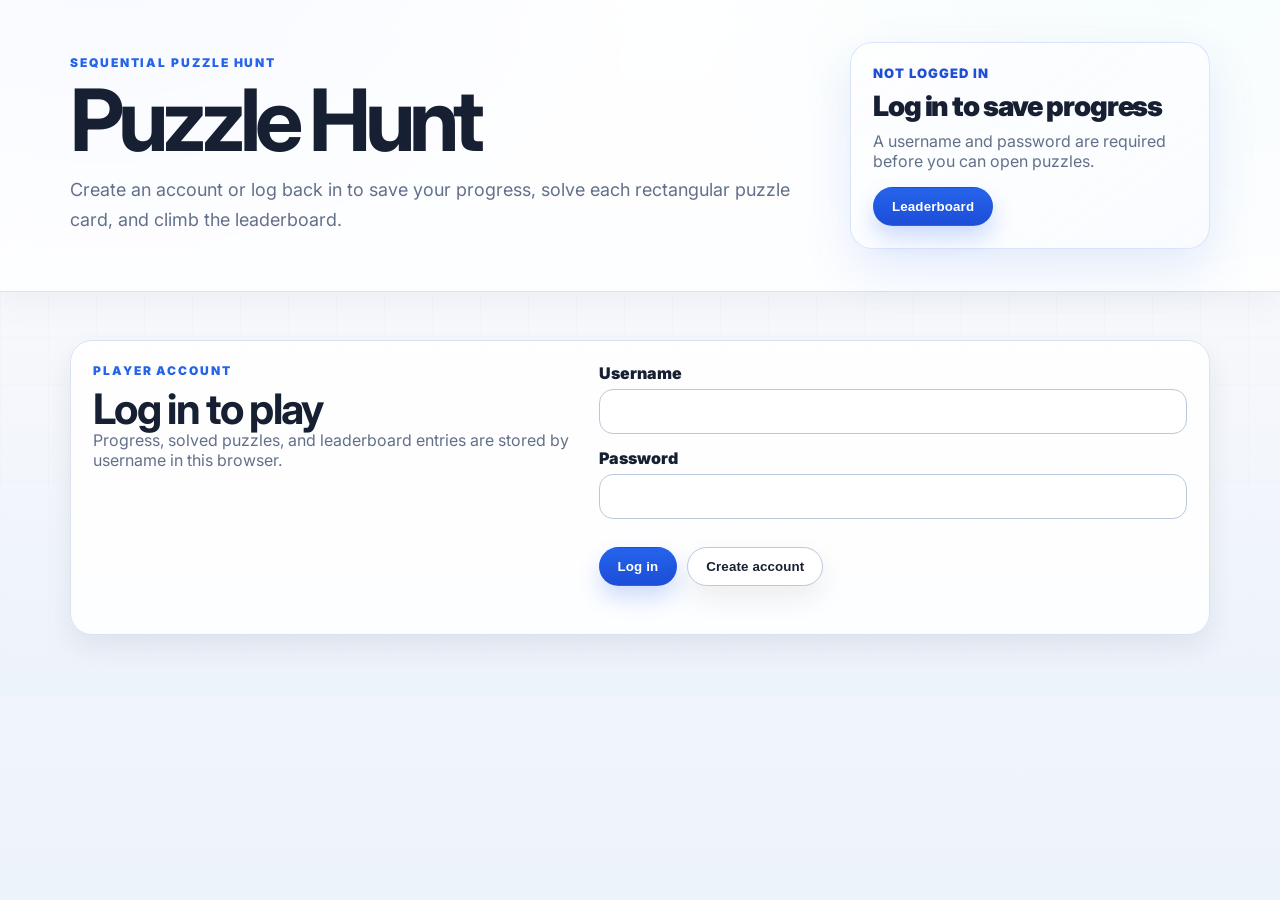
==== puzzles/introduction.html @ 10cf7f13 "Add required introduction puzzle" ====
<!doctype html>
<html lang="en">
<head>
  <meta charset="utf-8" />
  <meta name="viewport" content="width=device-width,initial-scale=1" />
  <title>Introduction</title>
  <link rel="stylesheet" href="../style.css" />
</head>
<body>
  <main class="container page-shell">
    <a class="button secondary" href="../index.html">← Back to Puzzle Board</a>

    <h1 class="page-title">Introduction</h1>
    <p class="page-subtitle">Please read the introductory document embedded below. You can also access the document <a href="https://docs.google.com/document/d/1UXJUg4vvoEn0Gw0qIQBzd4i0Pw66qvfPK3obaf2uxn8/preview?tab=t.0" target="_blank" rel="noopener">here</a>. Submit the answer from this page to unlock the puzzle board.</p>

    <div class="embed-wrap">
      <iframe
        class="doc-embed"
        src="https://docs.google.com/document/d/1UXJUg4vvoEn0Gw0qIQBzd4i0Pw66qvfPK3obaf2uxn8/preview?tab=t.0"
        loading="lazy"
        referrerpolicy="no-referrer"
      ></iframe>
    </div>

    <section class="answer-section">
      <label for="answer"><strong>Submit answer</strong></label><br />
      <input
        id="answer"
        class="input"
        placeholder="Type your answer..."
        autocomplete="off"
        spellcheck="false"
      />
      <div class="row">
        <button id="submitBtn">Submit</button>
      </div>
      <p class="muted no-hints-note">Hint requests are not available for the introduction.</p>
      <p id="feedback" class="feedback"></p>
    </section>
  </main>

  <script src="../app.js"></script>
  <script>
    const puzzleId = 0;

    window.PuzzleHunt.requireUnlocked(puzzleId);

    const answerEl = document.getElementById("answer");
    const submitBtn = document.getElementById("submitBtn");
    const feedbackEl = document.getElementById("feedback");

    const state = window.PuzzleHunt.getPuzzleState(puzzleId);
    if (state.solved) {
      answerEl.value = state.answer;
      answerEl.disabled = true;
      submitBtn.disabled = true;
      feedbackEl.textContent = `Solved ✅ Correct answer: ${state.answer}`;
      feedbackEl.classList.add("ok");
    }

    function setFeedback(ok, msg) {
      feedbackEl.textContent = msg;
      feedbackEl.classList.remove("ok", "bad");
      feedbackEl.classList.add(ok ? "ok" : "bad");
    }

    function shakeInput() {
      answerEl.classList.remove("shake");
      void answerEl.offsetWidth;
      answerEl.classList.add("shake");
    }

    function doSubmit() {
      if (window.PuzzleHunt.getPuzzleState(puzzleId).solved) return;

      submitBtn.disabled = true;

      const res = window.PuzzleHunt.submitAnswer(puzzleId, answerEl.value);
      setFeedback(res.ok, res.msg);

      if (!res.ok) {
        shakeInput();
        submitBtn.disabled = false;
        return;
      }

      const rect = submitBtn.getBoundingClientRect();
      window.PuzzleHunt.spawnCelebrationConfetti({
        x: rect.left + rect.width / 2,
        y: rect.top + rect.height / 2
      });

      setTimeout(() => {
        window.PuzzleHunt.navigateWithTransition("../index.html");
      }, 900);
    }

    submitBtn.addEventListener("click", doSubmit);
    answerEl.addEventListener("keydown", (e) => {
      if (e.key === "Enter") doSubmit();
    });
  </script>
</body>
</html>
---- style.css ----
@import url("https://fonts.googleapis.com/css2?family=Inter:wght@400;600;700;800;900&display=swap");

:root{
  --bg:#f5f7fb;
  --bg-soft:#eef4ff;
  --panel:#ffffff;
  --panel-strong:#f8fbff;
  --text:#172033;
  --muted:#63708a;
  --blue:#2563eb;
  --blue-dark:#1d4ed8;
  --teal:#0f766e;
  --amber:#d97706;
  --line:#d9e2f1;
  --line-strong:#b9c8dd;
  --shadow:0 20px 50px rgba(37, 99, 235, .12);
  --shadow-soft:0 12px 28px rgba(23, 32, 51, .08);
  --radius:22px;
}

*{ box-sizing:border-box; }

html, body{
  margin:0;
  min-height:100%;
  color:var(--text);
  font-family: Inter, system-ui, -apple-system, Segoe UI, Roboto, Arial, sans-serif;
  background:
    radial-gradient(900px 520px at 8% -8%, rgba(37,99,235,.16), transparent 62%),
    radial-gradient(850px 520px at 92% 0%, rgba(20,184,166,.14), transparent 58%),
    linear-gradient(180deg, #fbfdff 0%, var(--bg) 55%, #edf3fb 100%);
  overflow-x:hidden;
}

body::before{
  content:"";
  position:fixed;
  inset:0;
  pointer-events:none;
  background-image:
    linear-gradient(rgba(37,99,235,.05) 1px, transparent 1px),
    linear-gradient(90deg, rgba(37,99,235,.05) 1px, transparent 1px);
  background-size:48px 48px;
  mask-image:linear-gradient(180deg, rgba(0,0,0,.65), transparent 78%);
}

header, main, .container{ position:relative; z-index:2; }

.container{
  max-width:1180px;
  margin:0 auto;
  padding:30px 20px;
}

.hero{
  border-bottom:1px solid var(--line);
  background:rgba(255,255,255,.78);
  backdrop-filter:blur(18px);
  box-shadow:0 8px 30px rgba(99,112,138,.08);
}

.hero-grid{
  display:grid;
  grid-template-columns:minmax(0, 1fr) minmax(280px, 360px);
  gap:28px;
  align-items:center;
  padding-top:42px;
  padding-bottom:42px;
}

.eyebrow{
  margin:0 0 10px;
  color:var(--blue);
  font-size:12px;
  font-weight:900;
  letter-spacing:.16em;
  text-transform:uppercase;
}

h1, h2, h3, p{ margin-top:0; }

h1{
  margin-bottom:14px;
  font-size:clamp(42px, 8vw, 86px);
  line-height:.94;
  letter-spacing:-.07em;
}

h2{
  margin-bottom:0;
  font-size:clamp(28px, 4vw, 42px);
  line-height:1;
  letter-spacing:-.04em;
}

.muted{ color:var(--muted); }

.hero-copy{
  max-width:720px;
  margin-bottom:0;
  font-size:18px;
  line-height:1.7;
}

.status-panel{
  border:1px solid rgba(37,99,235,.16);
  border-radius:var(--radius);
  background:
    linear-gradient(145deg, rgba(255,255,255,.94), rgba(248,251,255,.86)),
    radial-gradient(520px 180px at 0% 0%, rgba(37,99,235,.10), transparent 70%);
  box-shadow:var(--shadow);
  padding:22px;
}

.progress{
  margin:0 0 8px;
  font-size:28px;
  font-weight:900;
  letter-spacing:-.04em;
}

.row{
  display:flex;
  gap:10px;
  flex-wrap:wrap;
  margin-top:14px;
}

button, a.button{
  appearance:none;
  border:1px solid transparent;
  color:#fff;
  background:linear-gradient(180deg, var(--blue), var(--blue-dark));
  border-radius:999px;
  padding:11px 18px;
  font-weight:900;
  letter-spacing:.01em;
  cursor:pointer;
  text-decoration:none;
  display:inline-flex;
  align-items:center;
  justify-content:center;
  box-shadow:0 12px 22px rgba(37,99,235,.22);
  transition:transform .14s ease, box-shadow .14s ease, background .14s ease;
}

button:hover, a.button:hover{
  transform:translateY(-2px);
  box-shadow:0 16px 28px rgba(37,99,235,.26);
}

button.secondary, a.button.secondary{
  color:var(--text);
  background:#fff;
  border-color:var(--line-strong);
  box-shadow:var(--shadow-soft);
}

button.danger{
  color:#fff;
  background:linear-gradient(180deg, #e11d48, #be123c);
  box-shadow:0 12px 22px rgba(190,18,60,.20);
}

button.danger:hover{
  box-shadow:0 16px 28px rgba(190,18,60,.26);
}

button:disabled, a.button[aria-disabled="true"]{
  opacity:.55;
  pointer-events:none;
}

.section-heading{
  display:flex;
  justify-content:space-between;
  align-items:end;
  gap:22px;
  margin:18px 0 18px;
}

.section-heading > .muted{
  max-width:330px;
  margin-bottom:4px;
  text-align:right;
}

/* =========================
   PUZZLE BOARD
========================= */
.gallery{
  display:grid;
  grid-template-columns:repeat(auto-fit, minmax(280px, 1fr));
  gap:16px;
  margin:0;
  padding:0 0 36px;
  list-style:none;
}

.card{
  position:relative;
  isolation:isolate;
  overflow:hidden;
  min-height:176px;
  border:1px solid var(--line);
  border-radius:20px;
  background:linear-gradient(180deg, rgba(255,255,255,.94), rgba(248,251,255,.92));
  box-shadow:var(--shadow-soft);
  padding:20px;
  display:grid;
  grid-template-columns:1fr auto;
  grid-template-areas:
    "index badge"
    "name name"
    "label label"
    "button button";
  align-content:start;
  gap:10px;
}

.card::before{
  content:"";
  position:absolute;
  inset:0;
  z-index:-1;
  background:
    linear-gradient(90deg, rgba(37,99,235,.12), transparent 38%),
    radial-gradient(480px 160px at 100% 0%, rgba(20,184,166,.12), transparent 65%);
  opacity:.95;
}

.card-meta-puzzle{
  border-color:rgba(217,119,6,.30);
}


.card-introduction-puzzle{
  border-color:rgba(20,184,166,.32);
}

.card-introduction-puzzle::before{
  background:
    linear-gradient(90deg, rgba(20,184,166,.16), transparent 40%),
    radial-gradient(480px 160px at 100% 0%, rgba(37,99,235,.12), transparent 65%);
}

.card-meta-puzzle::before{
  background:
    linear-gradient(90deg, rgba(217,119,6,.16), transparent 40%),
    radial-gradient(480px 160px at 100% 0%, rgba(37,99,235,.12), transparent 65%);
}

.card-index{
  grid-area:index;
  color:var(--blue);
  font-size:13px;
  font-weight:900;
  letter-spacing:.13em;
}

.puzzle-name{
  grid-area:name;
  margin:2px 0 0;
  font-size:24px;
  line-height:1.05;
  letter-spacing:-.035em;
}

.card-label{
  grid-area:label;
  margin:0 0 6px;
  color:var(--muted);
  font-weight:700;
}

.badge{
  grid-area:badge;
  justify-self:end;
  align-self:start;
  font-size:12px;
  padding:6px 10px;
  border-radius:999px;
  font-weight:900;
  border:1px solid var(--line);
  background:#fff;
}

.badge.solved{
  color:var(--teal);
  border-color:rgba(15,118,110,.22);
  background:rgba(20,184,166,.10);
}

.badge.unlocked{
  color:var(--blue-dark);
  border-color:rgba(37,99,235,.22);
  background:rgba(37,99,235,.09);
}

.card a.button{
  grid-area:button;
  justify-self:start;
  align-self:end;
  margin-top:4px;
}

/* =========================
   PUZZLE PAGES
========================= */
.page-shell{
  max-width:1080px;
}

.page-title{
  font-size:clamp(38px, 6vw, 68px);
  margin:28px 0 12px;
  letter-spacing:-.06em;
}

.page-subtitle{
  margin:0 0 22px;
  color:var(--muted);
  font-size:18px;
  line-height:1.7;
  max-width:72ch;
}

.embed-wrap{
  border-radius:var(--radius);
  overflow:hidden;
  border:1px solid var(--line);
  background:var(--panel);
  box-shadow:var(--shadow);
}

.doc-embed{
  width:100%;
  height:76vh;
  min-height:640px;
  border:0;
  display:block;
}

.answer-section{
  margin:18px 0 40px;
  border-radius:var(--radius);
  border:1px solid var(--line);
  background:rgba(255,255,255,.88);
  box-shadow:var(--shadow-soft);
  padding:18px;
}

.input{
  width:100%;
  max-width:520px;
  padding:13px 14px;
  border-radius:14px;
  border:1px solid var(--line-strong);
  background:#fff;
  color:var(--text);
  font-size:15px;
  margin-top:8px;
  outline:none;
}

.input:focus{
  border-color:rgba(37,99,235,.62);
  box-shadow:0 0 0 4px rgba(37,99,235,.12);
}

.feedback{
  margin:12px 0 0;
  font-size:15px;
  font-weight:800;
  color:var(--muted);
}

.feedback.ok{ color:var(--teal); }
.feedback.bad{ color:#be123c; }

@keyframes shake {
  0% { transform:translateX(0); }
  20% { transform:translateX(-6px); }
  40% { transform:translateX(6px); }
  60% { transform:translateX(-4px); }
  80% { transform:translateX(4px); }
  100% { transform:translateX(0); }
}
.shake { animation:shake 360ms ease; }

.no-hints-note{
  margin:12px 0 0;
  font-size:14px;
  font-weight:700;
}

/* =========================
   Celebration confetti
========================= */
#confettiLayer{
  position:fixed;
  inset:0;
  pointer-events:none;
  z-index:2147483647;
}

.confetti{
  position:fixed;
  left:0;
  top:0;
  width:10px;
  height:10px;
  border-radius:999px;
  opacity:0;
  filter:drop-shadow(0 5px 8px rgba(23,32,51,.18));
  animation:confettiBurst 1000ms cubic-bezier(.1,.9,.2,1) forwards;
}

.confetti.ribbon{
  width:16px;
  height:4px;
  border-radius:999px;
}

@keyframes confettiBurst{
  0%   { transform:translate3d(var(--x), var(--y), 0) scale(.7); opacity:0; }
  12%  { opacity:1; }
  100% { transform:translate3d(calc(var(--x) + var(--dx)), calc(var(--y) + var(--dy)), 0) rotate(var(--rot)) scale(1); opacity:0; }
}

/* =========================
   Transition overlay
========================= */
#pageTransition{
  position:fixed;
  inset:0;
  pointer-events:none;
  z-index:9999;
  opacity:0;
}

body.pt-out #pageTransition{
  opacity:1;
  background:rgba(248,251,255,.76);
  backdrop-filter:blur(14px);
  animation:outFade 420ms ease forwards;
}

@keyframes outFade{
  0%   { opacity:0; }
  100% { opacity:1; }
}

@media (max-width:760px){
  .hero-grid{ grid-template-columns:1fr; }
  .section-heading{ display:block; }
  .section-heading > .muted{ text-align:left; max-width:100%; }
  .gallery{ grid-template-columns:1fr; }
}

/* =========================
   Accounts + leaderboard
========================= */
.account-status{
  margin:0 0 8px;
  color:var(--blue-dark);
  font-size:13px;
  font-weight:900;
  letter-spacing:.08em;
  text-transform:uppercase;
}

.auth-panel,
.admin-panel,
.leaderboard-section{
  margin:18px 0 30px;
  border:1px solid var(--line);
  border-radius:var(--radius);
  background:rgba(255,255,255,.88);
  box-shadow:var(--shadow-soft);
  padding:22px;
}

.auth-panel{
  display:grid;
  grid-template-columns:minmax(0, .9fr) minmax(280px, 1.1fr);
  gap:24px;
  align-items:start;
}

.auth-form{
  display:grid;
  gap:14px;
}

.auth-form label span{
  display:block;
  font-weight:900;
  margin-bottom:6px;
}

.auth-form .input{
  max-width:none;
  margin-top:0;
}

.leaderboard,
.admin-user-list{
  margin:0;
  padding:0;
  list-style:none;
  display:grid;
  gap:10px;
}

.leaderboard{
  counter-reset:rank;
}

.admin-user-row,
.admin-user-empty{
  border:1px solid var(--line);
  border-radius:18px;
  background:linear-gradient(180deg, rgba(255,255,255,.96), rgba(248,251,255,.92));
  padding:14px 16px;
}

.admin-user-row{
  display:flex;
  justify-content:space-between;
  gap:18px;
  align-items:center;
}

.admin-user-summary{
  display:grid;
  gap:4px;
}

.admin-user-summary strong{
  font-size:18px;
  overflow-wrap:anywhere;
}

.admin-user-summary span,
.admin-user-empty{
  color:var(--muted);
  font-weight:800;
}

.admin-user-summary .admin-current-puzzle{
  color:var(--teal);
}

.leaderboard-row,
.leaderboard-empty{
  border:1px solid var(--line);
  border-radius:18px;
  background:linear-gradient(180deg, rgba(255,255,255,.96), rgba(248,251,255,.92));
  padding:14px 16px;
}

.leaderboard-row{
  counter-increment:rank;
  display:flex;
  justify-content:space-between;
  gap:18px;
  align-items:center;
}

.leaderboard-row::before{
  content:counter(rank);
  display:inline-grid;
  place-items:center;
  flex:0 0 auto;
  width:32px;
  height:32px;
  border-radius:999px;
  color:#fff;
  background:linear-gradient(180deg, var(--blue), var(--blue-dark));
  font-weight:900;
  box-shadow:0 10px 18px rgba(37,99,235,.20);
}

.leaderboard-name{
  flex:1 1 auto;
  min-width:0;
  font-weight:900;
  overflow-wrap:anywhere;
}

.leaderboard-score{
  flex:0 0 auto;
  color:var(--teal);
  font-weight:900;
}

.leaderboard-empty{
  color:var(--muted);
  font-weight:800;
}

[hidden]{ display:none !important; }

@media (max-width:760px){
  .auth-panel{ grid-template-columns:1fr; }
  .admin-user-row{ align-items:flex-start; flex-direction:column; }
  .leaderboard-row{ align-items:flex-start; }
  .leaderboard-score{ white-space:nowrap; }
}

/* =========================
   Leaderboard dialog
========================= */
.leaderboard-dialog{
  width:min(720px, calc(100vw - 32px));
  max-height:min(760px, calc(100vh - 32px));
  border:0;
  border-radius:28px;
  padding:0;
  background:transparent;
  color:var(--text);
}

.leaderboard-dialog::backdrop{
  background:rgba(23,32,51,.42);
  backdrop-filter:blur(8px);
}

.leaderboard-window{
  border:1px solid rgba(255,255,255,.72);
  border-radius:28px;
  background:
    linear-gradient(145deg, rgba(255,255,255,.98), rgba(248,251,255,.94)),
    radial-gradient(520px 180px at 0% 0%, rgba(37,99,235,.12), transparent 70%);
  box-shadow:0 28px 80px rgba(23,32,51,.26);
  padding:24px;
}

.leaderboard-window-header{
  display:flex;
  justify-content:space-between;
  align-items:flex-start;
  gap:18px;
}

.leaderboard-window-copy{
  margin:12px 0 20px;
}

.icon-button{
  width:44px;
  height:44px;
  padding:0;
  flex:0 0 auto;
  font-size:26px;
  line-height:1;
}


/* =========================
   Account notifications
========================= */
.notification-region{
  position:fixed;
  right:20px;
  bottom:20px;
  z-index:10000;
  display:grid;
  gap:12px;
  width:min(360px, calc(100vw - 40px));
  pointer-events:none;
}

.notification{
  transform:translateY(12px);
  opacity:0;
  border:1px solid rgba(255,255,255,.72);
  border-left:5px solid var(--blue);
  border-radius:18px;
  background:rgba(255,255,255,.96);
  box-shadow:0 18px 42px rgba(23,32,51,.18);
  padding:14px 16px;
  color:var(--text);
  font-weight:900;
  line-height:1.35;
  transition:opacity .18s ease, transform .18s ease;
  pointer-events:auto;
}

.notification.ok{
  border-left-color:var(--teal);
}

.notification.info{
  border-left-color:var(--blue);
}

.notification.is-visible{
  transform:translateY(0);
  opacity:1;
}

/* =========================
   Hint requests
========================= */
.hint-request-list{
  margin-bottom:24px;
}

.hint-request-row{
  border:1px solid var(--line);
  border-radius:18px;
  background:linear-gradient(180deg, rgba(255,255,255,.96), rgba(248,251,255,.92));
  padding:14px 16px;
  display:grid;
  gap:10px;
}

.hint-request-row strong{
  font-size:18px;
  overflow-wrap:anywhere;
}

.hint-status{
  justify-self:start;
  border:1px solid var(--line-strong);
  border-radius:999px;
  padding:5px 10px;
  color:var(--muted);
  background:#fff;
  font-size:12px;
  font-weight:900;
  letter-spacing:.08em;
}

.hint-status.pending{
  color:var(--amber);
  border-color:rgba(217,119,6,.28);
  background:rgba(217,119,6,.09);
}

.hint-status.approved{
  color:var(--teal);
  border-color:rgba(15,118,110,.28);
  background:rgba(15,118,110,.09);
}

.hint-status.denied{
  color:#be123c;
  border-color:rgba(190,18,60,.28);
  background:rgba(190,18,60,.09);
}

.hint-progress,
.hint-response{
  margin:0;
  color:var(--muted);
  font-weight:700;
  line-height:1.55;
  white-space:pre-wrap;
  overflow-wrap:anywhere;
}

.hint-actions{
  display:flex;
  gap:10px;
  flex-wrap:wrap;
  align-items:flex-start;
}

.hint-response-input{
  flex:1 1 100%;
  max-width:none;
  resize:vertical;
}

.message-dialog{
  width:min(640px, calc(100vw - 32px));
  border:0;
  border-radius:28px;
  padding:0;
  background:transparent;
  color:var(--text);
}

.message-dialog::backdrop{
  background:rgba(23,32,51,.42);
  backdrop-filter:blur(8px);
}

.message-window{
  border:1px solid rgba(255,255,255,.72);
  border-radius:28px;
  background:
    linear-gradient(145deg, rgba(255,255,255,.98), rgba(248,251,255,.94)),
    radial-gradient(520px 180px at 0% 0%, rgba(37,99,235,.12), transparent 70%);
  box-shadow:0 28px 80px rgba(23,32,51,.26);
  padding:24px;
}

.message-copy{
  margin:14px 0 0;
  color:var(--muted);
  font-size:17px;
  font-weight:800;
  line-height:1.6;
  white-space:pre-wrap;
}

.hint-request-form label span{
  display:block;
  margin:14px 0 8px;
  color:var(--muted);
  font-weight:800;
  line-height:1.55;
}

.hint-request-textarea{
  max-width:none;
  resize:vertical;
}

/* =========================
   Persistent puzzle hints + time tracking
========================= */
.puzzle-hint-panel{
  margin-top:18px;
  border-top:1px solid var(--line);
  padding-top:16px;
  display:grid;
  gap:10px;
}

.puzzle-hint-panel h3{
  margin:0;
  font-size:20px;
  letter-spacing:-.02em;
}

.hint-limit-note,
.hint-history-empty{
  margin:0;
  color:var(--muted);
  font-weight:800;
  line-height:1.55;
}

.hint-history-list{
  margin:0;
  padding:0;
  list-style:none;
  display:grid;
  gap:10px;
}

.hint-history-list li{
  border:1px solid rgba(15,118,110,.24);
  border-radius:16px;
  background:rgba(20,184,166,.08);
  padding:12px 14px;
}

.hint-history-list strong{
  display:block;
  color:var(--teal);
  margin-bottom:6px;
}

.hint-history-list p{
  margin:0;
  color:var(--text);
  font-weight:800;
  line-height:1.55;
  white-space:pre-wrap;
  overflow-wrap:anywhere;
}

.admin-time-list{
  margin:8px 0 0;
  padding-left:18px;
  color:var(--muted);
  font-size:13px;
  font-weight:800;
  line-height:1.45;
}

.admin-heading-actions{
  margin:0 0 22px;
}

.public-hint-list{
  margin-bottom:24px;
}

.public-hint-form label span{
  display:block;
  margin:14px 0 8px;
  color:var(--muted);
  font-weight:800;
  line-height:1.55;
}

.public-hint-form select.input{
  max-width:none;
}

.hint-history-list li.public-hint-item{
  border-color:rgba(37,99,235,.24);
  background:rgba(37,99,235,.08);
}

.hint-history-list li.public-hint-item strong{
  color:var(--blue-dark);
}

/* =========================
   Admin window dashboard
========================= */
.admin-window-grid{
  display:grid;
  grid-template-columns:repeat(auto-fit, minmax(220px, 1fr));
  gap:16px;
}

.admin-window-card{
  min-height:150px;
  border:1px solid rgba(37,99,235,.16);
  border-radius:22px;
  color:var(--text);
  background:
    linear-gradient(145deg, rgba(255,255,255,.98), rgba(248,251,255,.92)),
    radial-gradient(420px 160px at 100% 0%, rgba(37,99,235,.12), transparent 70%);
  box-shadow:var(--shadow-soft);
  padding:20px;
  display:grid;
  align-content:start;
  justify-items:start;
  gap:10px;
  text-align:left;
}

.admin-window-card:hover{
  border-color:rgba(37,99,235,.36);
}

.admin-window-card strong{
  font-size:22px;
  line-height:1.05;
  letter-spacing:-.035em;
}

.admin-window-card span:last-child{
  color:var(--teal);
  font-weight:900;
}

.admin-window-eyebrow{
  color:var(--blue);
  font-size:12px;
  font-weight:900;
  letter-spacing:.14em;
  text-transform:uppercase;
}

.admin-dialog{
  width:min(980px, calc(100vw - 32px));
  max-height:min(820px, calc(100vh - 32px));
  border:0;
  border-radius:28px;
  padding:0;
  background:transparent;
  color:var(--text);
}

.admin-puzzles-dialog{
  width:min(1180px, calc(100vw - 32px));
}

.admin-dialog::backdrop{
  background:rgba(23,32,51,.42);
  backdrop-filter:blur(8px);
}

.admin-window{
  max-height:min(820px, calc(100vh - 32px));
  overflow:auto;
  border:1px solid rgba(255,255,255,.72);
  border-radius:28px;
  background:
    linear-gradient(145deg, rgba(255,255,255,.98), rgba(248,251,255,.94)),
    radial-gradient(520px 180px at 0% 0%, rgba(37,99,235,.12), transparent 70%);
  box-shadow:0 28px 80px rgba(23,32,51,.26);
  padding:24px;
}

.admin-window-header{
  display:flex;
  justify-content:space-between;
  align-items:flex-start;
  gap:18px;
  position:sticky;
  top:-24px;
  z-index:3;
  margin:-24px -24px 0;
  padding:24px;
  background:rgba(255,255,255,.92);
  backdrop-filter:blur(16px);
  border-bottom:1px solid var(--line);
}

.admin-window-copy{
  margin:18px 0 20px;
  line-height:1.6;
}

.admin-puzzle-gallery{
  padding-bottom:0;
}

@media (max-width:760px){
  .admin-window-card{ min-height:128px; }
  .admin-window{ padding:18px; }
  .admin-window-header{
    margin:-18px -18px 0;
    padding:18px;
  }
}
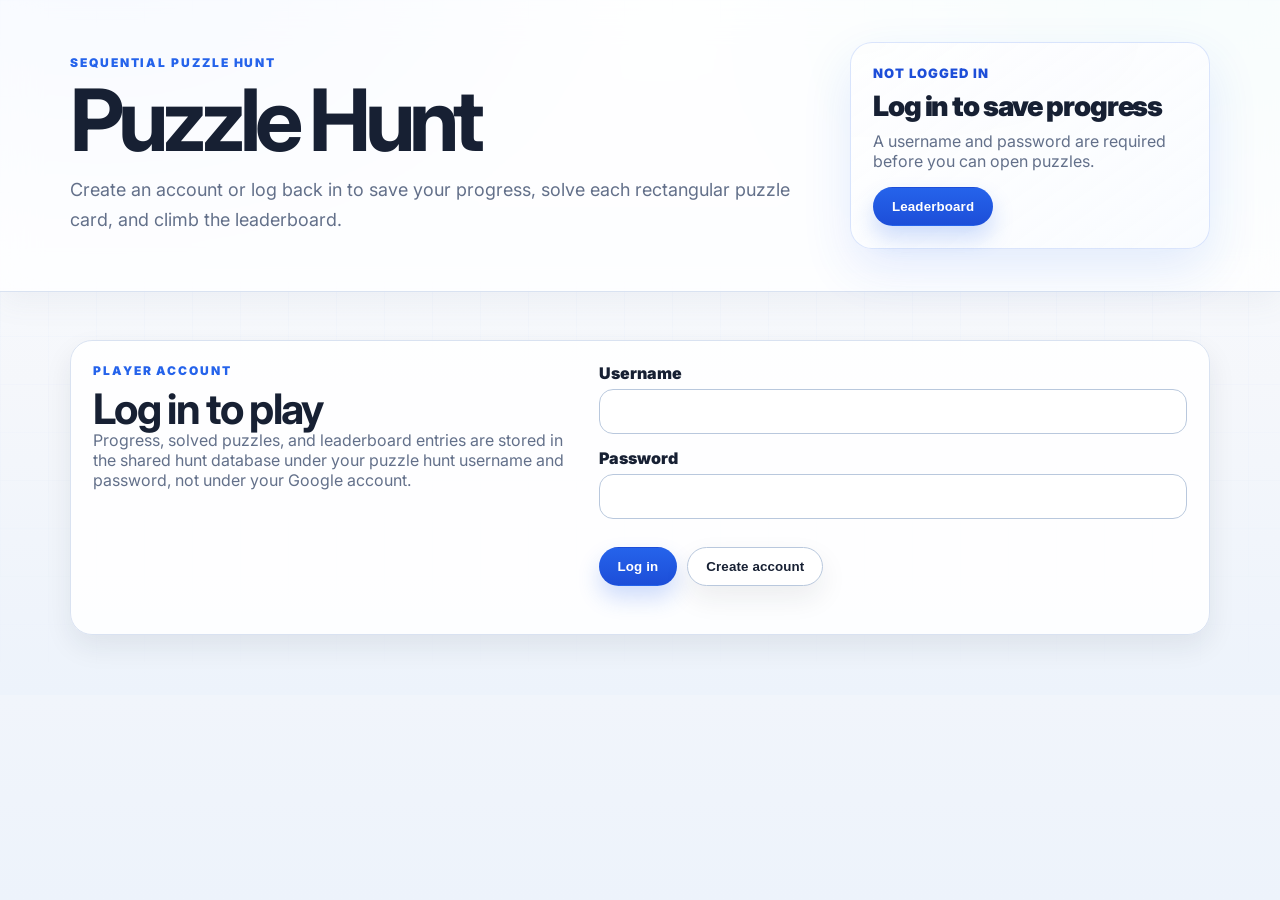
==== commit 6e0dffff: "Fix shared account and progress syncing" ====
--- a/puzzles/introduction.html
+++ b/puzzles/introduction.html
@@ -54,7 +54,9 @@
       answerEl.value = state.answer;
       answerEl.disabled = true;
       submitBtn.disabled = true;
-      feedbackEl.textContent = `Solved ✅ Correct answer: ${state.answer}`;
+      feedbackEl.textContent = state.isAdmin
+        ? `Admin review ✅ Correct answer: ${state.answer}`
+        : `Solved ✅ Correct answer: ${state.answer}`;
       feedbackEl.classList.add("ok");
     }
 
@@ -91,7 +93,9 @@
       });
 
       setTimeout(() => {
-        window.PuzzleHunt.navigateWithTransition("../index.html");
+        Promise.resolve(res.syncPromise).finally(() => {
+          window.PuzzleHunt.navigateWithoutTransition("../index.html");
+        });
       }, 900);
     }
 
--- a/style.css
+++ b/style.css
@@ -428,29 +428,6 @@
   100% { transform:translate3d(calc(var(--x) + var(--dx)), calc(var(--y) + var(--dy)), 0) rotate(var(--rot)) scale(1); opacity:0; }
 }
 
-/* =========================
-   Transition overlay
-========================= */
-#pageTransition{
-  position:fixed;
-  inset:0;
-  pointer-events:none;
-  z-index:9999;
-  opacity:0;
-}
-
-body.pt-out #pageTransition{
-  opacity:1;
-  background:rgba(248,251,255,.76);
-  backdrop-filter:blur(14px);
-  animation:outFade 420ms ease forwards;
-}
-
-@keyframes outFade{
-  0%   { opacity:0; }
-  100% { opacity:1; }
-}
-
 @media (max-width:760px){
   .hero-grid{ grid-template-columns:1fr; }
   .section-heading{ display:block; }
@@ -1026,3 +1003,35 @@
     padding:18px;
   }
 }
+
+.sync-gate{
+  position:fixed;
+  inset:0;
+  z-index:10000;
+  display:grid;
+  place-items:center;
+  padding:24px;
+  background:rgba(15,23,42,.58);
+  backdrop-filter:blur(8px);
+}
+
+.sync-gate-card{
+  display:grid;
+  gap:8px;
+  width:min(420px,100%);
+  padding:24px;
+  border:1px solid rgba(148,163,184,.35);
+  border-radius:22px;
+  background:#f8fafc;
+  color:#0f172a;
+  box-shadow:0 24px 80px rgba(15,23,42,.25);
+  text-align:center;
+}
+
+.sync-gate-card strong{
+  font-size:1.1rem;
+}
+
+.sync-gate-card span{
+  color:#475569;
+}
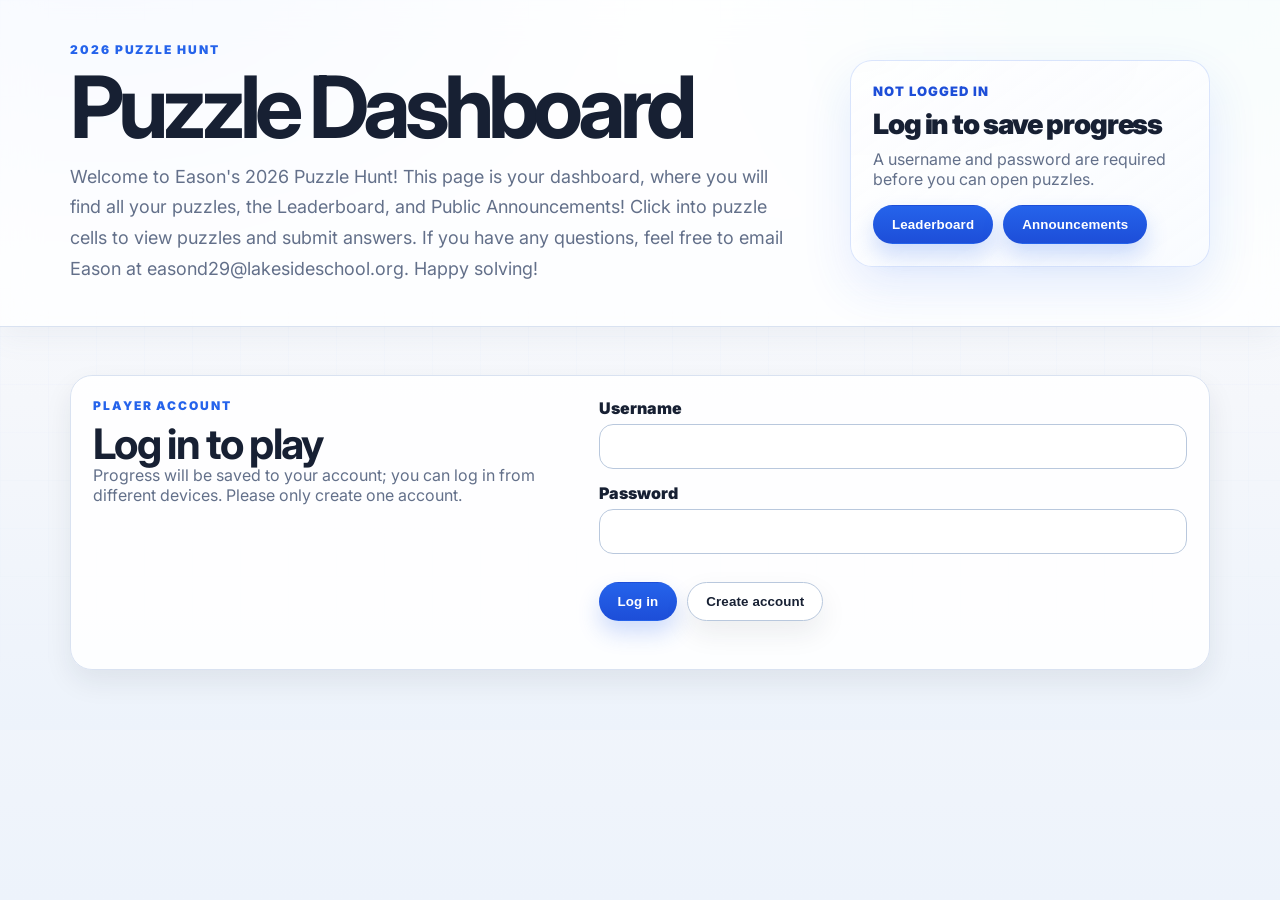
==== commit dbba5e70: "Fix one-time hint approval popups and enforce answer cooldown countdown" ====
--- a/puzzles/introduction.html
+++ b/puzzles/introduction.html
@@ -72,17 +72,36 @@
       answerEl.classList.add("shake");
     }
 
-    function doSubmit() {
+    function updateCooldownUi() {
+      const remainingMs = window.PuzzleHunt.getAnswerCooldownRemainingMs(puzzleId);
+      if (remainingMs <= 0) return false;
+      const countdown = window.PuzzleHunt.formatCooldownCountdown(remainingMs);
+      submitBtn.disabled = true;
+      answerEl.disabled = true;
+      setFeedback(false, `Incorrect answer cooldown active. You cannot submit yet. Try again in ${countdown}.`);
+      return true;
+    }
+
+    updateCooldownUi();
+    setInterval(() => {
+      if (!window.PuzzleHunt.getPuzzleState(puzzleId).solved && !updateCooldownUi()) {
+        answerEl.disabled = false;
+        submitBtn.disabled = false;
+      }
+    }, 1000);
+
+    async function doSubmit() {
       if (window.PuzzleHunt.getPuzzleState(puzzleId).solved) return;
+      if (updateCooldownUi()) return;
 
       submitBtn.disabled = true;
 
-      const res = window.PuzzleHunt.submitAnswer(puzzleId, answerEl.value);
+      const res = await Promise.resolve(window.PuzzleHunt.submitAnswer(puzzleId, answerEl.value));
       setFeedback(res.ok, res.msg);
 
       if (!res.ok) {
         shakeInput();
-        submitBtn.disabled = false;
+        if (!updateCooldownUi()) submitBtn.disabled = false;
         return;
       }
 
--- a/style.css
+++ b/style.css
@@ -230,9 +230,48 @@
 }
 
 .card-meta-puzzle{
-  border-color:rgba(217,119,6,.30);
-}
-
+  border-color:rgba(217,119,6,.58);
+  border-width:2px;
+  background:
+    linear-gradient(135deg, rgba(255,247,237,.98), rgba(255,255,255,.94) 52%, rgba(254,243,199,.92));
+  box-shadow:0 22px 54px rgba(217,119,6,.22);
+}
+
+.card-meta-puzzle .card-index{
+  color:#92400e;
+}
+
+.card-meta-puzzle .puzzle-name{
+  color:#92400e;
+}
+
+.card-meta-puzzle .badge.unlocked{
+  color:#92400e;
+  border-color:rgba(217,119,6,.34);
+  background:rgba(245,158,11,.14);
+}
+
+.card-meta-puzzle .button{
+  background:linear-gradient(180deg, #f59e0b, #b45309);
+  box-shadow:0 14px 30px rgba(217,119,6,.24);
+}
+
+.card-meta-puzzle::after{
+  content:"FINAL META";
+  position:absolute;
+  right:-34px;
+  top:18px;
+  transform:rotate(35deg);
+  min-width:142px;
+  padding:6px 10px;
+  text-align:center;
+  background:linear-gradient(90deg, #f59e0b, #facc15);
+  color:#422006;
+  font-size:11px;
+  font-weight:1000;
+  letter-spacing:.12em;
+  box-shadow:0 10px 24px rgba(217,119,6,.24);
+}
 
 .card-introduction-puzzle{
   border-color:rgba(20,184,166,.32);
@@ -246,8 +285,9 @@
 
 .card-meta-puzzle::before{
   background:
-    linear-gradient(90deg, rgba(217,119,6,.16), transparent 40%),
-    radial-gradient(480px 160px at 100% 0%, rgba(37,99,235,.12), transparent 65%);
+    linear-gradient(90deg, rgba(217,119,6,.24), transparent 42%),
+    radial-gradient(520px 180px at 100% 0%, rgba(250,204,21,.24), transparent 62%),
+    radial-gradient(340px 150px at 0% 100%, rgba(37,99,235,.10), transparent 68%);
 }
 
 .card-index{
@@ -564,6 +604,51 @@
   min-width:0;
   font-weight:900;
   overflow-wrap:anywhere;
+  display:flex;
+  align-items:center;
+  flex-wrap:wrap;
+  gap:8px;
+}
+
+.leaderboard-row-finished{
+  border-color:rgba(15,118,110,.32);
+  background:
+    linear-gradient(180deg, rgba(240,253,250,.98), rgba(255,255,255,.95));
+  box-shadow:0 14px 30px rgba(15,118,110,.12);
+}
+
+.leaderboard-row-finished::before{
+  background:linear-gradient(180deg, var(--teal), #0f766e);
+  box-shadow:0 10px 18px rgba(15,118,110,.20);
+}
+
+.leaderboard-medal{
+  display:inline-flex;
+  align-items:center;
+  border:1px solid rgba(217,119,6,.20);
+  border-radius:999px;
+  padding:4px 8px;
+  background:rgba(255,251,235,.94);
+  color:#92400e;
+  font-size:12px;
+  font-weight:1000;
+  white-space:nowrap;
+}
+
+.leaderboard-medal-2nd{
+  border-color:rgba(100,116,139,.24);
+  background:rgba(248,250,252,.96);
+  color:#475569;
+}
+
+.leaderboard-medal-3rd{
+  border-color:rgba(180,83,9,.24);
+  background:rgba(255,247,237,.96);
+  color:#9a3412;
+}
+
+.leaderboard-row-finished .leaderboard-score{
+  color:#0f766e;
 }
 
 .leaderboard-score{
@@ -625,6 +710,18 @@
   margin:12px 0 20px;
 }
 
+.public-announcements-window{
+  max-height:min(760px, calc(100vh - 32px));
+  display:flex;
+  flex-direction:column;
+}
+
+.public-announcement-dialog-list{
+  max-height:min(520px, calc(100vh - 240px));
+  overflow:auto;
+  padding-right:4px;
+}
+
 .icon-button{
   width:44px;
   height:44px;
@@ -673,6 +770,14 @@
   border-left-color:var(--blue);
 }
 
+.notification.meta{
+  border-left-color:#f59e0b;
+  border-color:rgba(245,158,11,.42);
+  background:linear-gradient(135deg, rgba(255,251,235,.98), rgba(255,255,255,.98));
+  box-shadow:0 24px 60px rgba(217,119,6,.24);
+  font-size:16px;
+}
+
 .notification.is-visible{
   transform:translateY(0);
   opacity:1;
@@ -860,6 +965,47 @@
   font-size:13px;
   font-weight:800;
   line-height:1.45;
+}
+
+.public-announcement-panel{
+  margin:0 0 28px;
+  padding:22px;
+  border:1px solid rgba(37,99,235,.18);
+  border-radius:24px;
+  background:
+    linear-gradient(145deg, rgba(255,255,255,.98), rgba(248,251,255,.94)),
+    radial-gradient(520px 180px at 100% 0%, rgba(37,99,235,.12), transparent 70%);
+  box-shadow:0 18px 42px rgba(15,23,42,.08);
+}
+
+.public-announcement-heading{
+  display:flex;
+  align-items:flex-start;
+  justify-content:space-between;
+  gap:16px;
+  margin-bottom:8px;
+}
+
+.public-announcement-heading h3{
+  margin:0;
+  font-size:24px;
+}
+
+.public-announcement-history{
+  margin-top:18px;
+}
+
+.public-announcement-list{
+  margin-bottom:24px;
+}
+
+.hint-history-list li.public-announcement-item{
+  border-color:rgba(14,165,233,.28);
+  background:rgba(14,165,233,.09);
+}
+
+.hint-history-list li.public-announcement-item strong{
+  color:var(--blue-dark);
 }
 
 .admin-heading-actions{
